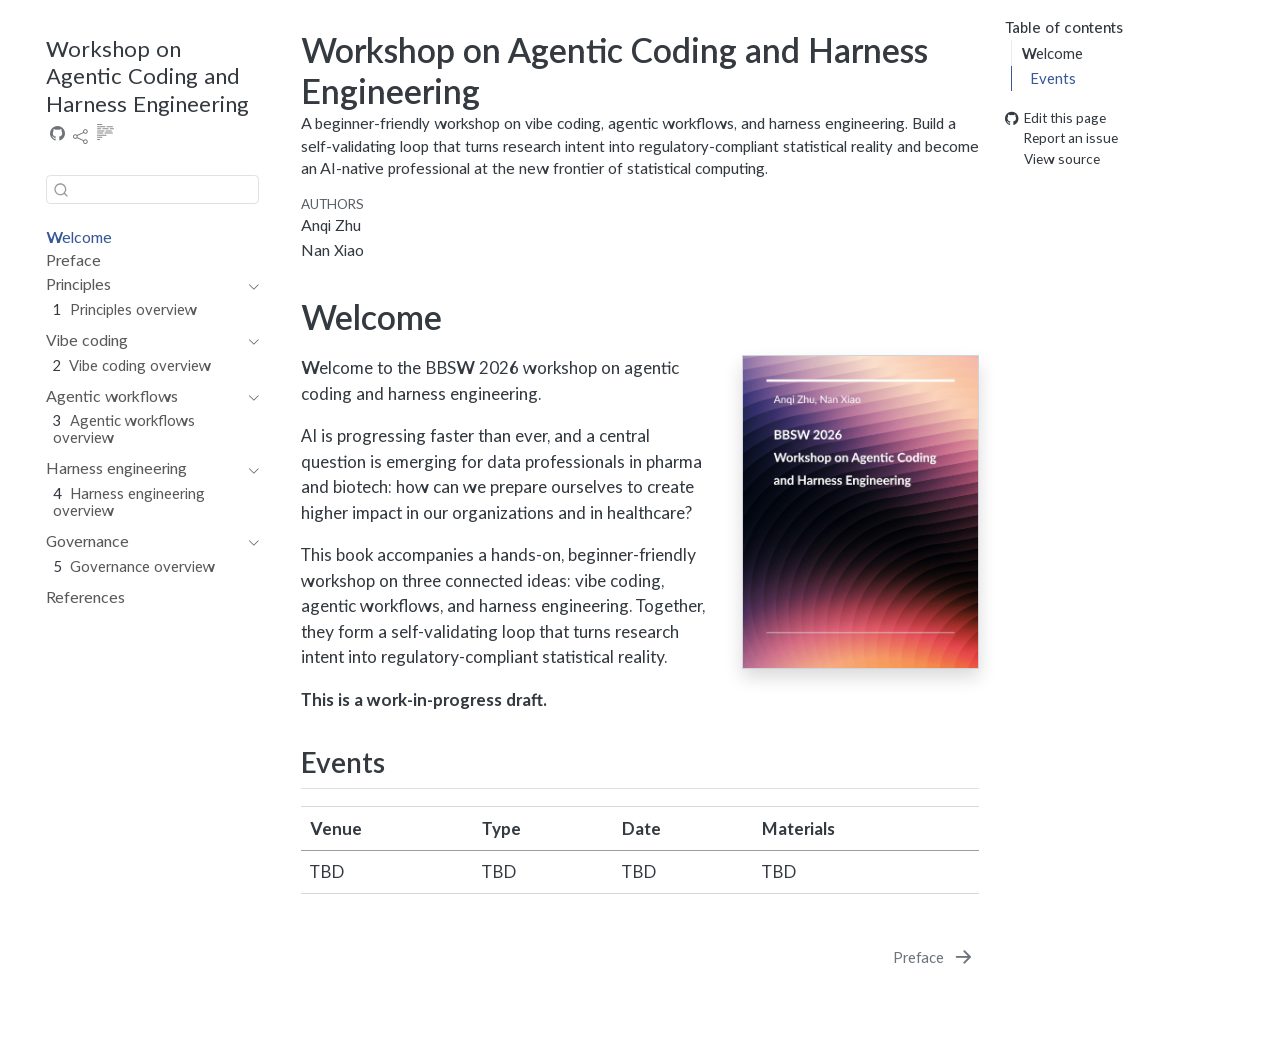
==== index.html @ 42aa20bf "Built site for gh-pages" ====
<!DOCTYPE html>
<html xmlns="http://www.w3.org/1999/xhtml" lang="en" xml:lang="en"><head>

<meta charset="utf-8">
<meta name="generator" content="quarto-1.9.37">

<meta name="viewport" content="width=device-width, initial-scale=1.0, user-scalable=yes">

<meta name="author" content="Anqi Zhu">
<meta name="author" content="Nan Xiao">
<meta name="description" content="A beginner-friendly workshop on vibe coding, agentic workflows, and harness engineering. Build a self-validating loop that turns research intent into regulatory-compliant statistical reality and become an AI-native professional at the new frontier of statistical computing.">

<title>Workshop on Agentic Coding and Harness Engineering</title>
<style>
/* Default styles provided by pandoc.
** See https://pandoc.org/MANUAL.html#variables-for-html for config info.
*/
code{white-space: pre-wrap;}
span.smallcaps{font-variant: small-caps;}
div.columns{display: flex; gap: min(4vw, 1.5em);}
div.column{flex: auto; overflow-x: auto;}
div.hanging-indent{margin-left: 1.5em; text-indent: -1.5em;}
ul.task-list{list-style: none;}
ul.task-list li input[type="checkbox"] {
  width: 0.8em;
  margin: 0 0.8em 0.2em -1em; /* quarto-specific, see https://github.com/quarto-dev/quarto-cli/issues/4556 */ 
  vertical-align: middle;
}
</style>


<script src="site_libs/quarto-nav/quarto-nav.js"></script>
<script src="site_libs/quarto-nav/headroom.min.js"></script>
<script src="site_libs/clipboard/clipboard.min.js"></script>
<script src="site_libs/quarto-search/autocomplete.umd.js"></script>
<script src="site_libs/quarto-search/fuse.min.js"></script>
<script src="site_libs/quarto-search/quarto-search.js"></script>
<meta name="quarto:offset" content="./">
<link href="./preface.html" rel="next">
<link href="./assets/favicon.png" rel="icon" type="image/png">
<script src="site_libs/quarto-html/quarto.js" type="module"></script>
<script src="site_libs/quarto-html/tabsets/tabsets.js" type="module"></script>
<script src="site_libs/quarto-html/popper.min.js"></script>
<script src="site_libs/quarto-html/tippy.umd.min.js"></script>
<script src="site_libs/quarto-html/anchor.min.js"></script>
<link href="site_libs/quarto-html/tippy.css" rel="stylesheet">
<link href="site_libs/quarto-html/quarto-syntax-highlighting-7f8f88aac4f3542376d5c11b86a4c14d.css" rel="stylesheet" id="quarto-text-highlighting-styles">
<script src="site_libs/bootstrap/bootstrap.min.js"></script>
<link href="site_libs/bootstrap/bootstrap-icons.css" rel="stylesheet">
<link href="site_libs/bootstrap/bootstrap-63c4f15bc9b3c66788c5775b13d27d2d.min.css" rel="stylesheet" append-hash="true" id="quarto-bootstrap" data-mode="light">
<script id="quarto-search-options" type="application/json">{
  "location": "sidebar",
  "copy-button": false,
  "collapse-after": 3,
  "panel-placement": "start",
  "type": "textbox",
  "limit": 50,
  "keyboard-shortcut": [
    "f",
    "/",
    "s"
  ],
  "show-item-context": false,
  "language": {
    "search-no-results-text": "No results",
    "search-matching-documents-text": "matching documents",
    "search-copy-link-title": "Copy link to search",
    "search-hide-matches-text": "Hide additional matches",
    "search-more-match-text": "more match in this document",
    "search-more-matches-text": "more matches in this document",
    "search-clear-button-title": "Clear",
    "search-text-placeholder": "",
    "search-detached-cancel-button-title": "Cancel",
    "search-submit-button-title": "Submit",
    "search-label": "Search"
  }
}</script>


<meta property="og:title" content="Workshop on Agentic Coding and Harness Engineering">
<meta property="og:description" content="A beginner-friendly workshop on vibe coding, agentic workflows, and harness engineering. Build a self-validating loop that turns research intent into regulatory-compliant statistical reality and become an AI-native professional at the new frontier of statistical computing.">
<meta property="og:image" content="https://bbsw-org.github.io/agent-coding-workshop/assets/preview.png">
<meta property="og:site_name" content="Workshop on Agentic Coding and Harness Engineering">
<meta property="og:image:height" content="640">
<meta property="og:image:width" content="1280">
<meta name="twitter:title" content="Workshop on Agentic Coding and Harness Engineering">
<meta name="twitter:description" content="A beginner-friendly workshop on vibe coding, agentic workflows, and harness engineering. Build a self-validating loop that turns research intent into regulatory-compliant statistical reality and become an AI-native professional at the new frontier of statistical computing.">
<meta name="twitter:image" content="https://bbsw-org.github.io/agent-coding-workshop/assets/preview.png">
<meta name="twitter:card" content="summary_large_image">
<meta name="twitter:image-height" content="640">
<meta name="twitter:image-width" content="1280">
</head>

<body class="nav-sidebar floating quarto-light">

<div id="quarto-search-results"></div>
  <header id="quarto-header" class="headroom fixed-top">
  <nav class="quarto-secondary-nav">
    <div class="container-fluid d-flex">
      <button type="button" class="quarto-btn-toggle btn" data-bs-toggle="collapse" role="button" data-bs-target=".quarto-sidebar-collapse-item" aria-controls="quarto-sidebar" aria-expanded="false" aria-label="Toggle sidebar navigation" onclick="if (window.quartoToggleHeadroom) { window.quartoToggleHeadroom(); }">
        <i class="bi bi-layout-text-sidebar-reverse"></i>
      </button>
        <nav class="quarto-page-breadcrumbs" aria-label="breadcrumb"><ol class="breadcrumb"><li class="breadcrumb-item"><a href="./index.html">Welcome</a></li></ol></nav>
        <a class="flex-grow-1" role="navigation" data-bs-toggle="collapse" data-bs-target=".quarto-sidebar-collapse-item" aria-controls="quarto-sidebar" aria-expanded="false" aria-label="Toggle sidebar navigation" onclick="if (window.quartoToggleHeadroom) { window.quartoToggleHeadroom(); }">      
        </a>
      <button type="button" class="btn quarto-search-button" aria-label="Search" onclick="window.quartoOpenSearch();">
        <i class="bi bi-search"></i>
      </button>
    </div>
  </nav>
</header>
<!-- content -->
<div id="quarto-content" class="quarto-container page-columns page-rows-contents page-layout-article">
<!-- sidebar -->
  <nav id="quarto-sidebar" class="sidebar collapse collapse-horizontal quarto-sidebar-collapse-item sidebar-navigation floating overflow-auto">
    <div class="pt-lg-2 mt-2 text-left sidebar-header">
    <div class="sidebar-title mb-0 py-0">
      <a href="./">Workshop on Agentic Coding and Harness Engineering</a> 
        <div class="sidebar-tools-main tools-wide">
    <a href="https://github.com/BBSW-org/agentic-coding-workshop" title="Source Code" class="quarto-navigation-tool px-1" aria-label="Source Code"><i class="bi bi-github"></i></a>
    <div class="dropdown">
      <a href="" title="Share" id="quarto-navigation-tool-dropdown-0" class="quarto-navigation-tool dropdown-toggle px-1" data-bs-toggle="dropdown" aria-expanded="false" role="link" aria-label="Share"><i class="bi bi-share"></i></a>
      <ul class="dropdown-menu" aria-labelledby="quarto-navigation-tool-dropdown-0">
          <li>
            <a class="dropdown-item sidebar-tools-main-item" href="https://twitter.com/intent/tweet?url=|url|">
              <i class="bi bi-twitter pe-1"></i>
            Twitter
            </a>
          </li>
          <li>
            <a class="dropdown-item sidebar-tools-main-item" href="https://www.linkedin.com/sharing/share-offsite/?url=|url|">
              <i class="bi bi-linkedin pe-1"></i>
            LinkedIn
            </a>
          </li>
      </ul>
    </div>
  <a href="" class="quarto-reader-toggle quarto-navigation-tool px-1" onclick="window.quartoToggleReader(); return false;" title="Toggle reader mode">
  <div class="quarto-reader-toggle-btn">
  <i class="bi"></i>
  </div>
</a>
</div>
    </div>
      </div>
        <div class="mt-2 flex-shrink-0 align-items-center">
        <div class="sidebar-search">
        <div id="quarto-search" class="" title="Search"></div>
        </div>
        </div>
    <div class="sidebar-menu-container"> 
    <ul class="list-unstyled mt-1">
        <li class="sidebar-item">
  <div class="sidebar-item-container"> 
  <a href="./index.html" class="sidebar-item-text sidebar-link active">
 <span class="menu-text">Welcome</span></a>
  </div>
</li>
        <li class="sidebar-item">
  <div class="sidebar-item-container"> 
  <a href="./preface.html" class="sidebar-item-text sidebar-link">
 <span class="menu-text">Preface</span></a>
  </div>
</li>
        <li class="sidebar-item sidebar-item-section">
      <div class="sidebar-item-container"> 
            <a class="sidebar-item-text sidebar-link text-start" data-bs-toggle="collapse" data-bs-target="#quarto-sidebar-section-1" role="navigation" aria-expanded="true">
 <span class="menu-text">Principles</span></a>
          <a class="sidebar-item-toggle text-start" data-bs-toggle="collapse" data-bs-target="#quarto-sidebar-section-1" role="navigation" aria-expanded="true" aria-label="Toggle section">
            <i class="bi bi-chevron-right ms-2"></i>
          </a> 
      </div>
      <ul id="quarto-sidebar-section-1" class="collapse list-unstyled sidebar-section depth1 show">  
          <li class="sidebar-item">
  <div class="sidebar-item-container"> 
  <a href="./principle-overview.html" class="sidebar-item-text sidebar-link">
 <span class="menu-text"><span class="chapter-number">1</span>&nbsp; <span class="chapter-title">Principles overview</span></span></a>
  </div>
</li>
      </ul>
  </li>
        <li class="sidebar-item sidebar-item-section">
      <div class="sidebar-item-container"> 
            <a class="sidebar-item-text sidebar-link text-start" data-bs-toggle="collapse" data-bs-target="#quarto-sidebar-section-2" role="navigation" aria-expanded="true">
 <span class="menu-text">Vibe coding</span></a>
          <a class="sidebar-item-toggle text-start" data-bs-toggle="collapse" data-bs-target="#quarto-sidebar-section-2" role="navigation" aria-expanded="true" aria-label="Toggle section">
            <i class="bi bi-chevron-right ms-2"></i>
          </a> 
      </div>
      <ul id="quarto-sidebar-section-2" class="collapse list-unstyled sidebar-section depth1 show">  
          <li class="sidebar-item">
  <div class="sidebar-item-container"> 
  <a href="./vibe-coding-overview.html" class="sidebar-item-text sidebar-link">
 <span class="menu-text"><span class="chapter-number">2</span>&nbsp; <span class="chapter-title">Vibe coding overview</span></span></a>
  </div>
</li>
      </ul>
  </li>
        <li class="sidebar-item sidebar-item-section">
      <div class="sidebar-item-container"> 
            <a class="sidebar-item-text sidebar-link text-start" data-bs-toggle="collapse" data-bs-target="#quarto-sidebar-section-3" role="navigation" aria-expanded="true">
 <span class="menu-text">Agentic workflows</span></a>
          <a class="sidebar-item-toggle text-start" data-bs-toggle="collapse" data-bs-target="#quarto-sidebar-section-3" role="navigation" aria-expanded="true" aria-label="Toggle section">
            <i class="bi bi-chevron-right ms-2"></i>
          </a> 
      </div>
      <ul id="quarto-sidebar-section-3" class="collapse list-unstyled sidebar-section depth1 show">  
          <li class="sidebar-item">
  <div class="sidebar-item-container"> 
  <a href="./agentic-workflow-overview.html" class="sidebar-item-text sidebar-link">
 <span class="menu-text"><span class="chapter-number">3</span>&nbsp; <span class="chapter-title">Agentic workflows overview</span></span></a>
  </div>
</li>
      </ul>
  </li>
        <li class="sidebar-item sidebar-item-section">
      <div class="sidebar-item-container"> 
            <a class="sidebar-item-text sidebar-link text-start" data-bs-toggle="collapse" data-bs-target="#quarto-sidebar-section-4" role="navigation" aria-expanded="true">
 <span class="menu-text">Harness engineering</span></a>
          <a class="sidebar-item-toggle text-start" data-bs-toggle="collapse" data-bs-target="#quarto-sidebar-section-4" role="navigation" aria-expanded="true" aria-label="Toggle section">
            <i class="bi bi-chevron-right ms-2"></i>
          </a> 
      </div>
      <ul id="quarto-sidebar-section-4" class="collapse list-unstyled sidebar-section depth1 show">  
          <li class="sidebar-item">
  <div class="sidebar-item-container"> 
  <a href="./harness-engineering-overview.html" class="sidebar-item-text sidebar-link">
 <span class="menu-text"><span class="chapter-number">4</span>&nbsp; <span class="chapter-title">Harness engineering overview</span></span></a>
  </div>
</li>
      </ul>
  </li>
        <li class="sidebar-item sidebar-item-section">
      <div class="sidebar-item-container"> 
            <a class="sidebar-item-text sidebar-link text-start" data-bs-toggle="collapse" data-bs-target="#quarto-sidebar-section-5" role="navigation" aria-expanded="true">
 <span class="menu-text">Governance</span></a>
          <a class="sidebar-item-toggle text-start" data-bs-toggle="collapse" data-bs-target="#quarto-sidebar-section-5" role="navigation" aria-expanded="true" aria-label="Toggle section">
            <i class="bi bi-chevron-right ms-2"></i>
          </a> 
      </div>
      <ul id="quarto-sidebar-section-5" class="collapse list-unstyled sidebar-section depth1 show">  
          <li class="sidebar-item">
  <div class="sidebar-item-container"> 
  <a href="./governance-overview.html" class="sidebar-item-text sidebar-link">
 <span class="menu-text"><span class="chapter-number">5</span>&nbsp; <span class="chapter-title">Governance overview</span></span></a>
  </div>
</li>
      </ul>
  </li>
        <li class="sidebar-item">
  <div class="sidebar-item-container"> 
  <a href="./references.html" class="sidebar-item-text sidebar-link">
 <span class="menu-text">References</span></a>
  </div>
</li>
    </ul>
    </div>
</nav>
<div id="quarto-sidebar-glass" class="quarto-sidebar-collapse-item" data-bs-toggle="collapse" data-bs-target=".quarto-sidebar-collapse-item"></div>
<!-- margin-sidebar -->
    <div id="quarto-margin-sidebar" class="sidebar margin-sidebar">
        <nav id="TOC" role="doc-toc" class="toc-active">
    <h2 id="toc-title">Table of contents</h2>
   
  <ul>
  <li><a href="#welcome" id="toc-welcome" class="nav-link active" data-scroll-target="#welcome">Welcome</a>
  <ul class="collapse">
  <li><a href="#events" id="toc-events" class="nav-link" data-scroll-target="#events">Events</a></li>
  </ul></li>
  </ul>
<div class="toc-actions"><ul><li><a href="https://github.com/BBSW-org/agentic-coding-workshop/edit/main/index.qmd" class="toc-action"><i class="bi bi-github"></i>Edit this page</a></li><li><a href="https://github.com/BBSW-org/agentic-coding-workshop/issues/new" class="toc-action"><i class="bi empty"></i>Report an issue</a></li><li><a href="https://github.com/BBSW-org/agentic-coding-workshop/blob/main/index.qmd" class="toc-action"><i class="bi empty"></i>View source</a></li></ul></div></nav>
    </div>
<!-- main -->
<main class="content" id="quarto-document-content">

<header id="title-block-header" class="quarto-title-block default">
<div class="quarto-title">
<h1 class="title">Workshop on Agentic Coding and Harness Engineering</h1>
</div>

<div>
  <div class="description">
    <p>A beginner-friendly workshop on vibe coding, agentic workflows, and harness engineering. Build a self-validating loop that turns research intent into regulatory-compliant statistical reality and become an AI-native professional at the new frontier of statistical computing.</p>
  </div>
</div>


<div class="quarto-title-meta">

    <div>
    <div class="quarto-title-meta-heading">Authors</div>
    <div class="quarto-title-meta-contents">
             <p>Anqi Zhu </p>
             <p>Nan Xiao </p>
          </div>
  </div>
    
  
    
  </div>
  


</header>



<section id="welcome" class="level1 unnumbered">
<h1 class="unnumbered">Welcome</h1><p><img src="assets/cover.jpg" title="Workshop on Agentic Coding and Harness Engineering" class="quarto-cover-image nolightbox img-fluid"></p>
<p>Welcome to the BBSW 2026 workshop on agentic coding and harness engineering.</p>
<p>AI is progressing faster than ever, and a central question is emerging for data professionals in pharma and biotech: how can we prepare ourselves to create higher impact in our organizations and in healthcare?</p>
<p>This book accompanies a hands-on, beginner-friendly workshop on three connected ideas: vibe coding, agentic workflows, and harness engineering. Together, they form a self-validating loop that turns research intent into regulatory-compliant statistical reality.</p>
<p><strong>This is a work-in-progress draft.</strong></p>
<section id="events" class="level2 unnumbered">
<h2 class="unnumbered anchored" data-anchor-id="events">Events</h2>
<table class="caption-top table">
<thead>
<tr class="header">
<th>Venue</th>
<th>Type</th>
<th>Date</th>
<th>Materials</th>
</tr>
</thead>
<tbody>
<tr class="odd">
<td>TBD</td>
<td>TBD</td>
<td>TBD</td>
<td>TBD</td>
</tr>
</tbody>
</table>


</section>
</section>

</main> <!-- /main -->
<script id="quarto-html-after-body" type="application/javascript">
  window.document.addEventListener("DOMContentLoaded", function (event) {
    const icon = "";
    const anchorJS = new window.AnchorJS();
    anchorJS.options = {
      placement: 'right',
      icon: icon
    };
    anchorJS.add('.anchored');
    const isCodeAnnotation = (el) => {
      for (const clz of el.classList) {
        if (clz.startsWith('code-annotation-')) {                     
          return true;
        }
      }
      return false;
    }
    const onCopySuccess = function(e) {
      // button target
      const button = e.trigger;
      // don't keep focus
      button.blur();
      // flash "checked"
      button.classList.add('code-copy-button-checked');
      var currentTitle = button.getAttribute("title");
      button.setAttribute("title", "Copied!");
      let tooltip;
      if (window.bootstrap) {
        button.setAttribute("data-bs-toggle", "tooltip");
        button.setAttribute("data-bs-placement", "left");
        button.setAttribute("data-bs-title", "Copied!");
        tooltip = new bootstrap.Tooltip(button, 
          { trigger: "manual", 
            customClass: "code-copy-button-tooltip",
            offset: [0, -8]});
        tooltip.show();    
      }
      setTimeout(function() {
        if (tooltip) {
          tooltip.hide();
          button.removeAttribute("data-bs-title");
          button.removeAttribute("data-bs-toggle");
          button.removeAttribute("data-bs-placement");
        }
        button.setAttribute("title", currentTitle);
        button.classList.remove('code-copy-button-checked');
      }, 1000);
      // clear code selection
      e.clearSelection();
    }
    const getTextToCopy = function(trigger) {
      const outerScaffold = trigger.parentElement.cloneNode(true);
      const codeEl = outerScaffold.querySelector('code');
      for (const childEl of codeEl.children) {
        if (isCodeAnnotation(childEl)) {
          childEl.remove();
        }
      }
      return codeEl.innerText;
    }
    const clipboard = new window.ClipboardJS('.code-copy-button:not([data-in-quarto-modal])', {
      text: getTextToCopy
    });
    clipboard.on('success', onCopySuccess);
    if (window.document.getElementById('quarto-embedded-source-code-modal')) {
      const clipboardModal = new window.ClipboardJS('.code-copy-button[data-in-quarto-modal]', {
        text: getTextToCopy,
        container: window.document.getElementById('quarto-embedded-source-code-modal')
      });
      clipboardModal.on('success', onCopySuccess);
    }
      var localhostRegex = new RegExp(/^(?:http|https):\/\/localhost\:?[0-9]*\//);
      var mailtoRegex = new RegExp(/^mailto:/);
        var filterRegex = new RegExp("https:\/\/bbsw-org\.github\.io\/agent-coding-workshop\/");
      var isInternal = (href) => {
          return filterRegex.test(href) || localhostRegex.test(href) || mailtoRegex.test(href);
      }
      // Inspect non-navigation links and adorn them if external
     var links = window.document.querySelectorAll('a[href]:not(.nav-link):not(.navbar-brand):not(.toc-action):not(.sidebar-link):not(.sidebar-item-toggle):not(.pagination-link):not(.no-external):not([aria-hidden]):not(.dropdown-item):not(.quarto-navigation-tool):not(.about-link)');
      for (var i=0; i<links.length; i++) {
        const link = links[i];
        if (!isInternal(link.href)) {
          // undo the damage that might have been done by quarto-nav.js in the case of
          // links that we want to consider external
          if (link.dataset.originalHref !== undefined) {
            link.href = link.dataset.originalHref;
          }
        }
      }
    function tippyHover(el, contentFn, onTriggerFn, onUntriggerFn) {
      const config = {
        allowHTML: true,
        maxWidth: 500,
        delay: 100,
        arrow: false,
        appendTo: function(el) {
            return el.parentElement;
        },
        interactive: true,
        interactiveBorder: 10,
        theme: 'quarto',
        placement: 'bottom-start',
      };
      if (contentFn) {
        config.content = contentFn;
      }
      if (onTriggerFn) {
        config.onTrigger = onTriggerFn;
      }
      if (onUntriggerFn) {
        config.onUntrigger = onUntriggerFn;
      }
      window.tippy(el, config); 
    }
    const noterefs = window.document.querySelectorAll('a[role="doc-noteref"]');
    for (var i=0; i<noterefs.length; i++) {
      const ref = noterefs[i];
      tippyHover(ref, function() {
        // use id or data attribute instead here
        let href = ref.getAttribute('data-footnote-href') || ref.getAttribute('href');
        try { href = new URL(href).hash; } catch {}
        const id = href.replace(/^#\/?/, "");
        const note = window.document.getElementById(id);
        if (note) {
          return note.innerHTML;
        } else {
          return "";
        }
      });
    }
    const xrefs = window.document.querySelectorAll('a.quarto-xref');
    const processXRef = (id, note) => {
      // Strip column container classes
      const stripColumnClz = (el) => {
        el.classList.remove("page-full", "page-columns");
        if (el.children) {
          for (const child of el.children) {
            stripColumnClz(child);
          }
        }
      }
      stripColumnClz(note)
      if (id === null || id.startsWith('sec-')) {
        // Special case sections, only their first couple elements
        const container = document.createElement("div");
        if (note.children && note.children.length > 2) {
          container.appendChild(note.children[0].cloneNode(true));
          for (let i = 1; i < note.children.length; i++) {
            const child = note.children[i];
            if (child.tagName === "P" && child.innerText === "") {
              continue;
            } else {
              container.appendChild(child.cloneNode(true));
              break;
            }
          }
          if (window.Quarto?.typesetMath) {
            window.Quarto.typesetMath(container);
          }
          return container.innerHTML
        } else {
          if (window.Quarto?.typesetMath) {
            window.Quarto.typesetMath(note);
          }
          return note.innerHTML;
        }
      } else {
        // Remove any anchor links if they are present
        const anchorLink = note.querySelector('a.anchorjs-link');
        if (anchorLink) {
          anchorLink.remove();
        }
        if (window.Quarto?.typesetMath) {
          window.Quarto.typesetMath(note);
        }
        if (note.classList.contains("callout")) {
          return note.outerHTML;
        } else {
          return note.innerHTML;
        }
      }
    }
    for (var i=0; i<xrefs.length; i++) {
      const xref = xrefs[i];
      tippyHover(xref, undefined, function(instance) {
        instance.disable();
        let url = xref.getAttribute('href');
        let hash = undefined; 
        if (url.startsWith('#')) {
          hash = url;
        } else {
          try { hash = new URL(url).hash; } catch {}
        }
        if (hash) {
          const id = hash.replace(/^#\/?/, "");
          const note = window.document.getElementById(id);
          if (note !== null) {
            try {
              const html = processXRef(id, note.cloneNode(true));
              instance.setContent(html);
            } finally {
              instance.enable();
              instance.show();
            }
          } else {
            // See if we can fetch this
            fetch(url.split('#')[0])
            .then(res => res.text())
            .then(html => {
              const parser = new DOMParser();
              const htmlDoc = parser.parseFromString(html, "text/html");
              const note = htmlDoc.getElementById(id);
              if (note !== null) {
                const html = processXRef(id, note);
                instance.setContent(html);
              } 
            }).finally(() => {
              instance.enable();
              instance.show();
            });
          }
        } else {
          // See if we can fetch a full url (with no hash to target)
          // This is a special case and we should probably do some content thinning / targeting
          fetch(url)
          .then(res => res.text())
          .then(html => {
            const parser = new DOMParser();
            const htmlDoc = parser.parseFromString(html, "text/html");
            const note = htmlDoc.querySelector('main.content');
            if (note !== null) {
              // This should only happen for chapter cross references
              // (since there is no id in the URL)
              // remove the first header
              if (note.children.length > 0 && note.children[0].tagName === "HEADER") {
                note.children[0].remove();
              }
              const html = processXRef(null, note);
              instance.setContent(html);
            } 
          }).finally(() => {
            instance.enable();
            instance.show();
          });
        }
      }, function(instance) {
      });
    }
        let selectedAnnoteEl;
        const selectorForAnnotation = ( cell, annotation) => {
          let cellAttr = 'data-code-cell="' + cell + '"';
          let lineAttr = 'data-code-annotation="' +  annotation + '"';
          const selector = 'span[' + cellAttr + '][' + lineAttr + ']';
          return selector;
        }
        const selectCodeLines = (annoteEl) => {
          const doc = window.document;
          const targetCell = annoteEl.getAttribute("data-target-cell");
          const targetAnnotation = annoteEl.getAttribute("data-target-annotation");
          const annoteSpan = window.document.querySelector(selectorForAnnotation(targetCell, targetAnnotation));
          const lines = annoteSpan.getAttribute("data-code-lines").split(",");
          const lineIds = lines.map((line) => {
            return targetCell + "-" + line;
          })
          let top = null;
          let height = null;
          let parent = null;
          if (lineIds.length > 0) {
              //compute the position of the single el (top and bottom and make a div)
              const el = window.document.getElementById(lineIds[0]);
              top = el.offsetTop;
              height = el.offsetHeight;
              parent = el.parentElement.parentElement;
            if (lineIds.length > 1) {
              const lastEl = window.document.getElementById(lineIds[lineIds.length - 1]);
              const bottom = lastEl.offsetTop + lastEl.offsetHeight;
              height = bottom - top;
            }
            if (top !== null && height !== null && parent !== null) {
              // cook up a div (if necessary) and position it 
              let div = window.document.getElementById("code-annotation-line-highlight");
              if (div === null) {
                div = window.document.createElement("div");
                div.setAttribute("id", "code-annotation-line-highlight");
                div.style.position = 'absolute';
                parent.appendChild(div);
              }
              div.style.top = top - 2 + "px";
              div.style.height = height + 4 + "px";
              div.style.left = 0;
              let gutterDiv = window.document.getElementById("code-annotation-line-highlight-gutter");
              if (gutterDiv === null) {
                gutterDiv = window.document.createElement("div");
                gutterDiv.setAttribute("id", "code-annotation-line-highlight-gutter");
                gutterDiv.style.position = 'absolute';
                const codeCell = window.document.getElementById(targetCell);
                const gutter = codeCell.querySelector('.code-annotation-gutter');
                gutter.appendChild(gutterDiv);
              }
              gutterDiv.style.top = top - 2 + "px";
              gutterDiv.style.height = height + 4 + "px";
            }
            selectedAnnoteEl = annoteEl;
          }
        };
        const unselectCodeLines = () => {
          const elementsIds = ["code-annotation-line-highlight", "code-annotation-line-highlight-gutter"];
          elementsIds.forEach((elId) => {
            const div = window.document.getElementById(elId);
            if (div) {
              div.remove();
            }
          });
          selectedAnnoteEl = undefined;
        };
          // Handle positioning of the toggle
      window.addEventListener(
        "resize",
        throttle(() => {
          elRect = undefined;
          if (selectedAnnoteEl) {
            selectCodeLines(selectedAnnoteEl);
          }
        }, 10)
      );
      function throttle(fn, ms) {
      let throttle = false;
      let timer;
        return (...args) => {
          if(!throttle) { // first call gets through
              fn.apply(this, args);
              throttle = true;
          } else { // all the others get throttled
              if(timer) clearTimeout(timer); // cancel #2
              timer = setTimeout(() => {
                fn.apply(this, args);
                timer = throttle = false;
              }, ms);
          }
        };
      }
        // Attach click handler to the DT
        const annoteDls = window.document.querySelectorAll('dt[data-target-cell]');
        for (const annoteDlNode of annoteDls) {
          annoteDlNode.addEventListener('click', (event) => {
            const clickedEl = event.target;
            if (clickedEl !== selectedAnnoteEl) {
              unselectCodeLines();
              const activeEl = window.document.querySelector('dt[data-target-cell].code-annotation-active');
              if (activeEl) {
                activeEl.classList.remove('code-annotation-active');
              }
              selectCodeLines(clickedEl);
              clickedEl.classList.add('code-annotation-active');
            } else {
              // Unselect the line
              unselectCodeLines();
              clickedEl.classList.remove('code-annotation-active');
            }
          });
        }
    const findCites = (el) => {
      const parentEl = el.parentElement;
      if (parentEl) {
        const cites = parentEl.dataset.cites;
        if (cites) {
          return {
            el,
            cites: cites.split(' ')
          };
        } else {
          return findCites(el.parentElement)
        }
      } else {
        return undefined;
      }
    };
    var bibliorefs = window.document.querySelectorAll('a[role="doc-biblioref"]');
    for (var i=0; i<bibliorefs.length; i++) {
      const ref = bibliorefs[i];
      const citeInfo = findCites(ref);
      if (citeInfo) {
        tippyHover(citeInfo.el, function() {
          var popup = window.document.createElement('div');
          citeInfo.cites.forEach(function(cite) {
            var citeDiv = window.document.createElement('div');
            citeDiv.classList.add('hanging-indent');
            citeDiv.classList.add('csl-entry');
            var biblioDiv = window.document.getElementById('ref-' + cite);
            if (biblioDiv) {
              citeDiv.innerHTML = biblioDiv.innerHTML;
            }
            popup.appendChild(citeDiv);
          });
          return popup.innerHTML;
        });
      }
    }
  });
  </script>
<nav class="page-navigation">
  <div class="nav-page nav-page-previous">
  </div>
  <div class="nav-page nav-page-next">
      <a href="./preface.html" class="pagination-link" aria-label="Preface">
        <span class="nav-page-text">Preface</span> <i class="bi bi-arrow-right-short"></i>
      </a>
  </div>
</nav>
</div> <!-- /content -->




<footer class="footer"><div class="nav-footer"><div class="nav-footer-center"><div class="toc-actions d-sm-block d-md-none"><ul><li><a href="https://github.com/BBSW-org/agentic-coding-workshop/edit/main/index.qmd" class="toc-action"><i class="bi bi-github"></i>Edit this page</a></li><li><a href="https://github.com/BBSW-org/agentic-coding-workshop/issues/new" class="toc-action"><i class="bi empty"></i>Report an issue</a></li><li><a href="https://github.com/BBSW-org/agentic-coding-workshop/blob/main/index.qmd" class="toc-action"><i class="bi empty"></i>View source</a></li></ul></div></div></div></footer></body></html>
---- site_libs/quarto-html/tippy.css ----
.tippy-box[data-animation=fade][data-state=hidden]{opacity:0}[data-tippy-root]{max-width:calc(100vw - 10px)}.tippy-box{position:relative;background-color:#333;color:#fff;border-radius:4px;font-size:14px;line-height:1.4;white-space:normal;outline:0;transition-property:transform,visibility,opacity}.tippy-box[data-placement^=top]>.tippy-arrow{bottom:0}.tippy-box[data-placement^=top]>.tippy-arrow:before{bottom:-7px;left:0;border-width:8px 8px 0;border-top-color:initial;transform-origin:center top}.tippy-box[data-placement^=bottom]>.tippy-arrow{top:0}.tippy-box[data-placement^=bottom]>.tippy-arrow:before{top:-7px;left:0;border-width:0 8px 8px;border-bottom-color:initial;transform-origin:center bottom}.tippy-box[data-placement^=left]>.tippy-arrow{right:0}.tippy-box[data-placement^=left]>.tippy-arrow:before{border-width:8px 0 8px 8px;border-left-color:initial;right:-7px;transform-origin:center left}.tippy-box[data-placement^=right]>.tippy-arrow{left:0}.tippy-box[data-placement^=right]>.tippy-arrow:before{left:-7px;border-width:8px 8px 8px 0;border-right-color:initial;transform-origin:center right}.tippy-box[data-inertia][data-state=visible]{transition-timing-function:cubic-bezier(.54,1.5,.38,1.11)}.tippy-arrow{width:16px;height:16px;color:#333}.tippy-arrow:before{content:"";position:absolute;border-color:transparent;border-style:solid}.tippy-content{position:relative;padding:5px 9px;z-index:1}
---- site_libs/quarto-html/quarto-syntax-highlighting-7f8f88aac4f3542376d5c11b86a4c14d.css ----
/* quarto syntax highlight colors */
:root {
  --quarto-hl-ot-color: #003B4F;
  --quarto-hl-at-color: #657422;
  --quarto-hl-ss-color: #20794D;
  --quarto-hl-an-color: #5E5E5E;
  --quarto-hl-fu-color: #4758AB;
  --quarto-hl-st-color: #20794D;
  --quarto-hl-cf-color: #003B4F;
  --quarto-hl-op-color: #5E5E5E;
  --quarto-hl-er-color: #AD0000;
  --quarto-hl-bn-color: #AD0000;
  --quarto-hl-al-color: #AD0000;
  --quarto-hl-va-color: #111111;
  --quarto-hl-bu-color: inherit;
  --quarto-hl-ex-color: inherit;
  --quarto-hl-pp-color: #AD0000;
  --quarto-hl-in-color: #5E5E5E;
  --quarto-hl-vs-color: #20794D;
  --quarto-hl-wa-color: #5E5E5E;
  --quarto-hl-do-color: #5E5E5E;
  --quarto-hl-im-color: #00769E;
  --quarto-hl-ch-color: #20794D;
  --quarto-hl-dt-color: #AD0000;
  --quarto-hl-fl-color: #AD0000;
  --quarto-hl-co-color: #5E5E5E;
  --quarto-hl-cv-color: #5E5E5E;
  --quarto-hl-cn-color: #8f5902;
  --quarto-hl-sc-color: #5E5E5E;
  --quarto-hl-dv-color: #AD0000;
  --quarto-hl-kw-color: #003B4F;
}

/* other quarto variables */
:root {
  --quarto-font-monospace: SFMono-Regular, Menlo, Monaco, Consolas, "Liberation Mono", "Courier New", monospace;
}

/* syntax highlight based on Pandoc's rules */
pre > code.sourceCode > span {
  color: #003B4F;
}

code.sourceCode > span {
  color: #003B4F;
}

div.sourceCode,
div.sourceCode pre.sourceCode {
  color: #003B4F;
}

/* Normal */
code span {
  color: #003B4F;
}

/* Alert */
code span.al {
  color: #AD0000;
  font-style: inherit;
}

/* Annotation */
code span.an {
  color: #5E5E5E;
  font-style: inherit;
}

/* Attribute */
code span.at {
  color: #657422;
  font-style: inherit;
}

/* BaseN */
code span.bn {
  color: #AD0000;
  font-style: inherit;
}

/* BuiltIn */
code span.bu {
  font-style: inherit;
}

/* ControlFlow */
code span.cf {
  color: #003B4F;
  font-weight: bold;
  font-style: inherit;
}

/* Char */
code span.ch {
  color: #20794D;
  font-style: inherit;
}

/* Constant */
code span.cn {
  color: #8f5902;
  font-style: inherit;
}

/* Comment */
code span.co {
  color: #5E5E5E;
  font-style: inherit;
}

/* CommentVar */
code span.cv {
  color: #5E5E5E;
  font-style: italic;
}

/* Documentation */
code span.do {
  color: #5E5E5E;
  font-style: italic;
}

/* DataType */
code span.dt {
  color: #AD0000;
  font-style: inherit;
}

/* DecVal */
code span.dv {
  color: #AD0000;
  font-style: inherit;
}

/* Error */
code span.er {
  color: #AD0000;
  font-style: inherit;
}

/* Extension */
code span.ex {
  font-style: inherit;
}

/* Float */
code span.fl {
  color: #AD0000;
  font-style: inherit;
}

/* Function */
code span.fu {
  color: #4758AB;
  font-style: inherit;
}

/* Import */
code span.im {
  color: #00769E;
  font-style: inherit;
}

/* Information */
code span.in {
  color: #5E5E5E;
  font-style: inherit;
}

/* Keyword */
code span.kw {
  color: #003B4F;
  font-weight: bold;
  font-style: inherit;
}

/* Operator */
code span.op {
  color: #5E5E5E;
  font-style: inherit;
}

/* Other */
code span.ot {
  color: #003B4F;
  font-style: inherit;
}

/* Preprocessor */
code span.pp {
  color: #AD0000;
  font-style: inherit;
}

/* SpecialChar */
code span.sc {
  color: #5E5E5E;
  font-style: inherit;
}

/* SpecialString */
code span.ss {
  color: #20794D;
  font-style: inherit;
}

/* String */
code span.st {
  color: #20794D;
  font-style: inherit;
}

/* Variable */
code span.va {
  color: #111111;
  font-style: inherit;
}

/* VerbatimString */
code span.vs {
  color: #20794D;
  font-style: inherit;
}

/* Warning */
code span.wa {
  color: #5E5E5E;
  font-style: italic;
}

.prevent-inlining {
  content: "</";
}

/*# sourceMappingURL=789ad8cd35626ba772517505b42a116e.css.map */
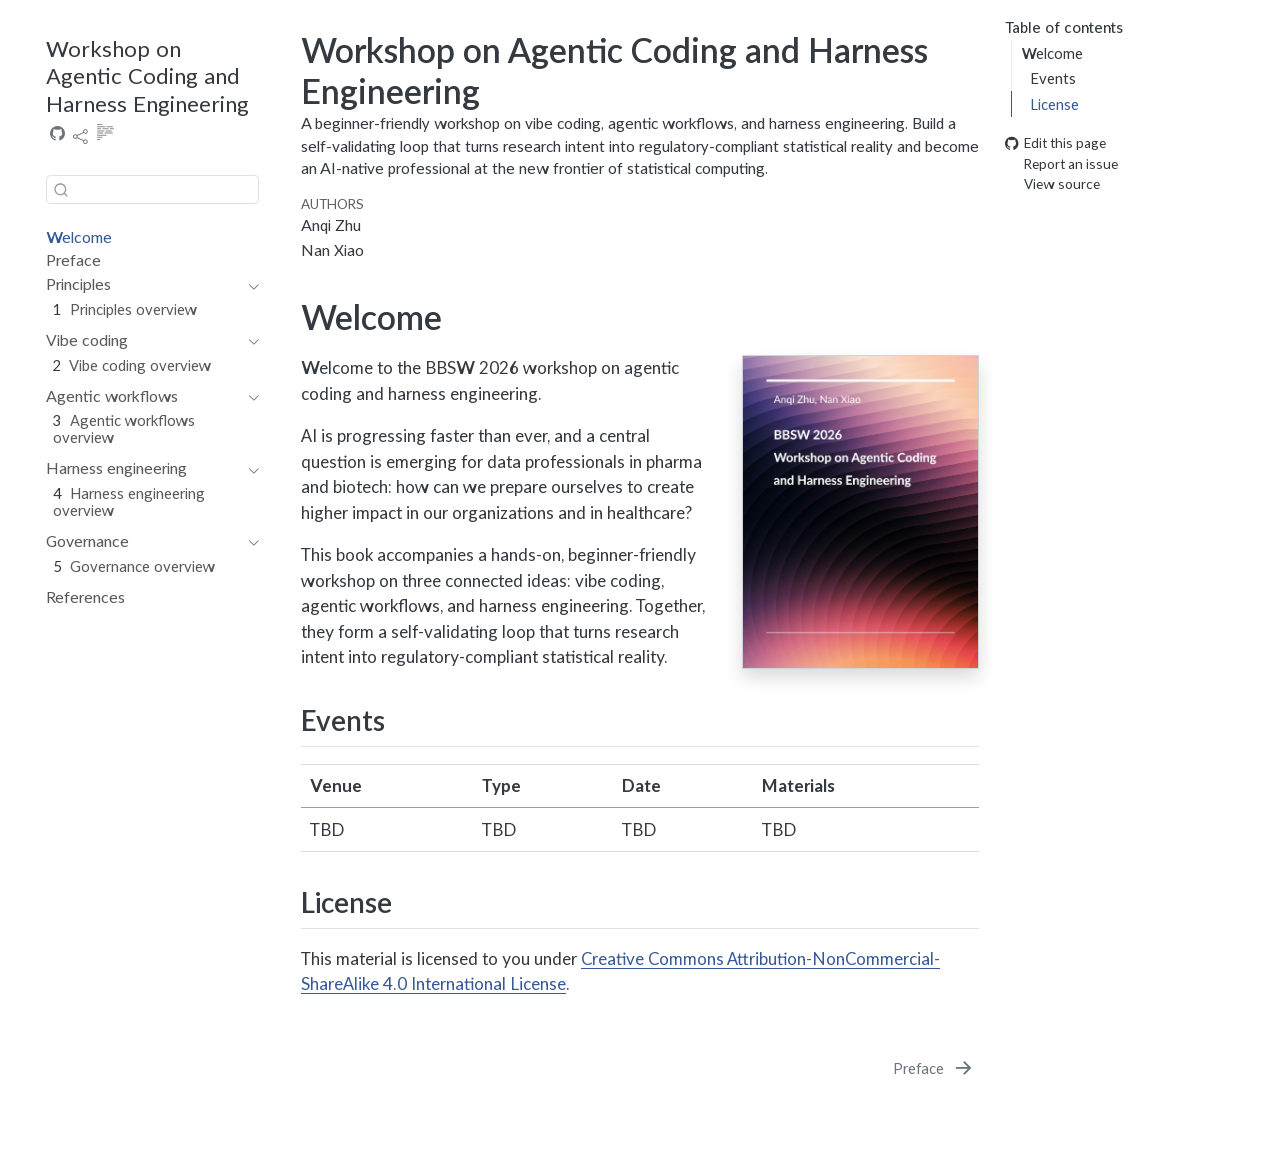
==== commit 8478d4f0: "Built site for gh-pages" ====
--- a/index.html
+++ b/index.html
@@ -47,7 +47,7 @@
 <link href="site_libs/quarto-html/quarto-syntax-highlighting-7f8f88aac4f3542376d5c11b86a4c14d.css" rel="stylesheet" id="quarto-text-highlighting-styles">
 <script src="site_libs/bootstrap/bootstrap.min.js"></script>
 <link href="site_libs/bootstrap/bootstrap-icons.css" rel="stylesheet">
-<link href="site_libs/bootstrap/bootstrap-63c4f15bc9b3c66788c5775b13d27d2d.min.css" rel="stylesheet" append-hash="true" id="quarto-bootstrap" data-mode="light">
+<link href="site_libs/bootstrap/bootstrap-5ddf9281714bfb8672114e9c17683033.min.css" rel="stylesheet" append-hash="true" id="quarto-bootstrap" data-mode="light">
 <script id="quarto-search-options" type="application/json">{
   "location": "sidebar",
   "copy-button": false,
@@ -266,6 +266,7 @@
   <li><a href="#welcome" id="toc-welcome" class="nav-link active" data-scroll-target="#welcome">Welcome</a>
   <ul class="collapse">
   <li><a href="#events" id="toc-events" class="nav-link" data-scroll-target="#events">Events</a></li>
+  <li><a href="#license" id="toc-license" class="nav-link" data-scroll-target="#license">License</a></li>
   </ul></li>
   </ul>
 <div class="toc-actions"><ul><li><a href="https://github.com/BBSW-org/agentic-coding-workshop/edit/main/index.qmd" class="toc-action"><i class="bi bi-github"></i>Edit this page</a></li><li><a href="https://github.com/BBSW-org/agentic-coding-workshop/issues/new" class="toc-action"><i class="bi empty"></i>Report an issue</a></li><li><a href="https://github.com/BBSW-org/agentic-coding-workshop/blob/main/index.qmd" class="toc-action"><i class="bi empty"></i>View source</a></li></ul></div></nav>
@@ -310,7 +311,6 @@
 <p>Welcome to the BBSW 2026 workshop on agentic coding and harness engineering.</p>
 <p>AI is progressing faster than ever, and a central question is emerging for data professionals in pharma and biotech: how can we prepare ourselves to create higher impact in our organizations and in healthcare?</p>
 <p>This book accompanies a hands-on, beginner-friendly workshop on three connected ideas: vibe coding, agentic workflows, and harness engineering. Together, they form a self-validating loop that turns research intent into regulatory-compliant statistical reality.</p>
-<p><strong>This is a work-in-progress draft.</strong></p>
 <section id="events" class="level2 unnumbered">
 <h2 class="unnumbered anchored" data-anchor-id="events">Events</h2>
 <table class="caption-top table">
@@ -331,6 +331,10 @@
 </tr>
 </tbody>
 </table>
+</section>
+<section id="license" class="level2">
+<h2 class="anchored" data-anchor-id="license">License</h2>
+<p>This material is licensed to you under <a href="https://creativecommons.org/licenses/by-nc-nd/4.0/">Creative Commons Attribution-NonCommercial-ShareAlike 4.0 International License</a>.</p>
 
 
 </section>
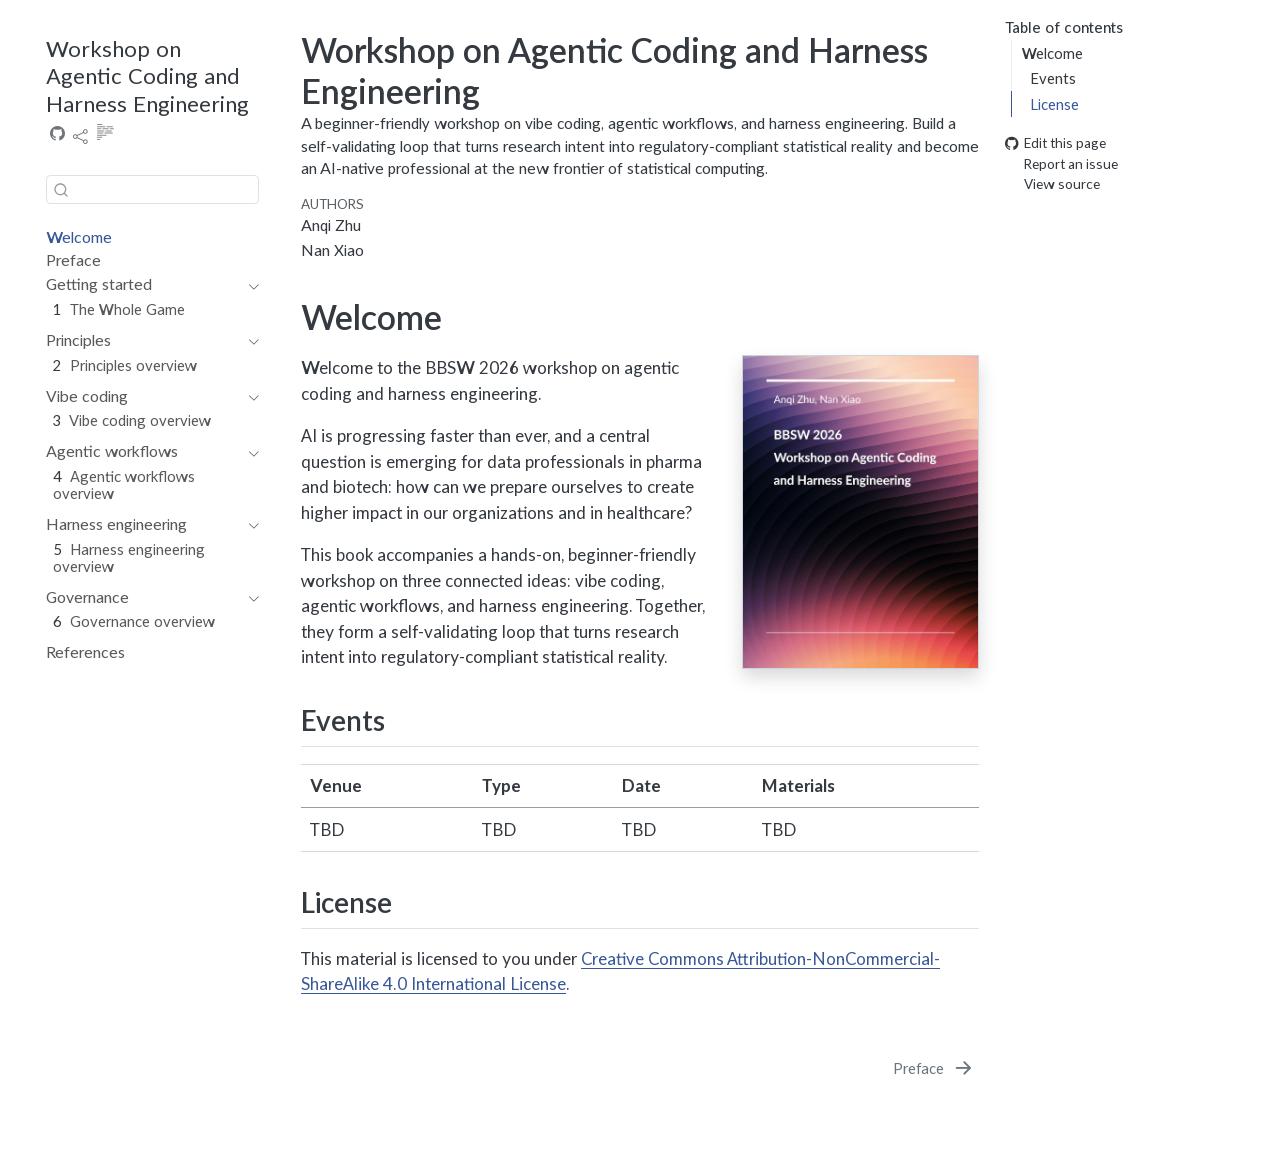
==== commit 89005865: "Built site for gh-pages" ====
--- a/index.html
+++ b/index.html
@@ -2,7 +2,7 @@
 <html xmlns="http://www.w3.org/1999/xhtml" lang="en" xml:lang="en"><head>
 
 <meta charset="utf-8">
-<meta name="generator" content="quarto-1.9.37">
+<meta name="generator" content="quarto-1.10.19">
 
 <meta name="viewport" content="width=device-width, initial-scale=1.0, user-scalable=yes">
 
@@ -15,10 +15,13 @@
 /* Default styles provided by pandoc.
 ** See https://pandoc.org/MANUAL.html#variables-for-html for config info.
 */
-code{white-space: pre-wrap;}
 span.smallcaps{font-variant: small-caps;}
-div.columns{display: flex; gap: min(4vw, 1.5em);}
-div.column{flex: auto; overflow-x: auto;}
+div.columns{display: flex; gap: 1.5em;}
+div.column{flex: auto;}
+@media screen {
+div.columns{gap: min(4vw, 1.5em);}
+div.column{overflow-x: auto;}
+}
 div.hanging-indent{margin-left: 1.5em; text-indent: -1.5em;}
 ul.task-list{list-style: none;}
 ul.task-list li input[type="checkbox"] {
@@ -44,10 +47,10 @@
 <script src="site_libs/quarto-html/tippy.umd.min.js"></script>
 <script src="site_libs/quarto-html/anchor.min.js"></script>
 <link href="site_libs/quarto-html/tippy.css" rel="stylesheet">
-<link href="site_libs/quarto-html/quarto-syntax-highlighting-7f8f88aac4f3542376d5c11b86a4c14d.css" rel="stylesheet" id="quarto-text-highlighting-styles">
+<link href="site_libs/quarto-html/quarto-syntax-highlighting-bf27225e3a48a9273f3daa8f8e829971.css" rel="stylesheet" id="quarto-text-highlighting-styles">
 <script src="site_libs/bootstrap/bootstrap.min.js"></script>
 <link href="site_libs/bootstrap/bootstrap-icons.css" rel="stylesheet">
-<link href="site_libs/bootstrap/bootstrap-5ddf9281714bfb8672114e9c17683033.min.css" rel="stylesheet" append-hash="true" id="quarto-bootstrap" data-mode="light">
+<link href="site_libs/bootstrap/bootstrap-fe9e0f27117e93d3fa74e68f390e213b.min.css" rel="stylesheet" append-hash="true" id="quarto-bootstrap" data-mode="light">
 <script id="quarto-search-options" type="application/json">{
   "location": "sidebar",
   "copy-button": false,
@@ -165,7 +168,7 @@
         <li class="sidebar-item sidebar-item-section">
       <div class="sidebar-item-container"> 
             <a class="sidebar-item-text sidebar-link text-start" data-bs-toggle="collapse" data-bs-target="#quarto-sidebar-section-1" role="navigation" aria-expanded="true">
- <span class="menu-text">Principles</span></a>
+ <span class="menu-text">Getting started</span></a>
           <a class="sidebar-item-toggle text-start" data-bs-toggle="collapse" data-bs-target="#quarto-sidebar-section-1" role="navigation" aria-expanded="true" aria-label="Toggle section">
             <i class="bi bi-chevron-right ms-2"></i>
           </a> 
@@ -173,8 +176,8 @@
       <ul id="quarto-sidebar-section-1" class="collapse list-unstyled sidebar-section depth1 show">  
           <li class="sidebar-item">
   <div class="sidebar-item-container"> 
-  <a href="./principle-overview.html" class="sidebar-item-text sidebar-link">
- <span class="menu-text"><span class="chapter-number">1</span>&nbsp; <span class="chapter-title">Principles overview</span></span></a>
+  <a href="./whole-game.html" class="sidebar-item-text sidebar-link">
+ <span class="menu-text"><span class="chapter-number">1</span>&nbsp; <span class="chapter-title">The Whole Game</span></span></a>
   </div>
 </li>
       </ul>
@@ -182,7 +185,7 @@
         <li class="sidebar-item sidebar-item-section">
       <div class="sidebar-item-container"> 
             <a class="sidebar-item-text sidebar-link text-start" data-bs-toggle="collapse" data-bs-target="#quarto-sidebar-section-2" role="navigation" aria-expanded="true">
- <span class="menu-text">Vibe coding</span></a>
+ <span class="menu-text">Principles</span></a>
           <a class="sidebar-item-toggle text-start" data-bs-toggle="collapse" data-bs-target="#quarto-sidebar-section-2" role="navigation" aria-expanded="true" aria-label="Toggle section">
             <i class="bi bi-chevron-right ms-2"></i>
           </a> 
@@ -190,8 +193,8 @@
       <ul id="quarto-sidebar-section-2" class="collapse list-unstyled sidebar-section depth1 show">  
           <li class="sidebar-item">
   <div class="sidebar-item-container"> 
-  <a href="./vibe-coding-overview.html" class="sidebar-item-text sidebar-link">
- <span class="menu-text"><span class="chapter-number">2</span>&nbsp; <span class="chapter-title">Vibe coding overview</span></span></a>
+  <a href="./principle-overview.html" class="sidebar-item-text sidebar-link">
+ <span class="menu-text"><span class="chapter-number">2</span>&nbsp; <span class="chapter-title">Principles overview</span></span></a>
   </div>
 </li>
       </ul>
@@ -199,7 +202,7 @@
         <li class="sidebar-item sidebar-item-section">
       <div class="sidebar-item-container"> 
             <a class="sidebar-item-text sidebar-link text-start" data-bs-toggle="collapse" data-bs-target="#quarto-sidebar-section-3" role="navigation" aria-expanded="true">
- <span class="menu-text">Agentic workflows</span></a>
+ <span class="menu-text">Vibe coding</span></a>
           <a class="sidebar-item-toggle text-start" data-bs-toggle="collapse" data-bs-target="#quarto-sidebar-section-3" role="navigation" aria-expanded="true" aria-label="Toggle section">
             <i class="bi bi-chevron-right ms-2"></i>
           </a> 
@@ -207,8 +210,8 @@
       <ul id="quarto-sidebar-section-3" class="collapse list-unstyled sidebar-section depth1 show">  
           <li class="sidebar-item">
   <div class="sidebar-item-container"> 
-  <a href="./agentic-workflow-overview.html" class="sidebar-item-text sidebar-link">
- <span class="menu-text"><span class="chapter-number">3</span>&nbsp; <span class="chapter-title">Agentic workflows overview</span></span></a>
+  <a href="./vibe-coding-overview.html" class="sidebar-item-text sidebar-link">
+ <span class="menu-text"><span class="chapter-number">3</span>&nbsp; <span class="chapter-title">Vibe coding overview</span></span></a>
   </div>
 </li>
       </ul>
@@ -216,7 +219,7 @@
         <li class="sidebar-item sidebar-item-section">
       <div class="sidebar-item-container"> 
             <a class="sidebar-item-text sidebar-link text-start" data-bs-toggle="collapse" data-bs-target="#quarto-sidebar-section-4" role="navigation" aria-expanded="true">
- <span class="menu-text">Harness engineering</span></a>
+ <span class="menu-text">Agentic workflows</span></a>
           <a class="sidebar-item-toggle text-start" data-bs-toggle="collapse" data-bs-target="#quarto-sidebar-section-4" role="navigation" aria-expanded="true" aria-label="Toggle section">
             <i class="bi bi-chevron-right ms-2"></i>
           </a> 
@@ -224,8 +227,8 @@
       <ul id="quarto-sidebar-section-4" class="collapse list-unstyled sidebar-section depth1 show">  
           <li class="sidebar-item">
   <div class="sidebar-item-container"> 
-  <a href="./harness-engineering-overview.html" class="sidebar-item-text sidebar-link">
- <span class="menu-text"><span class="chapter-number">4</span>&nbsp; <span class="chapter-title">Harness engineering overview</span></span></a>
+  <a href="./agentic-workflow-overview.html" class="sidebar-item-text sidebar-link">
+ <span class="menu-text"><span class="chapter-number">4</span>&nbsp; <span class="chapter-title">Agentic workflows overview</span></span></a>
   </div>
 </li>
       </ul>
@@ -233,7 +236,7 @@
         <li class="sidebar-item sidebar-item-section">
       <div class="sidebar-item-container"> 
             <a class="sidebar-item-text sidebar-link text-start" data-bs-toggle="collapse" data-bs-target="#quarto-sidebar-section-5" role="navigation" aria-expanded="true">
- <span class="menu-text">Governance</span></a>
+ <span class="menu-text">Harness engineering</span></a>
           <a class="sidebar-item-toggle text-start" data-bs-toggle="collapse" data-bs-target="#quarto-sidebar-section-5" role="navigation" aria-expanded="true" aria-label="Toggle section">
             <i class="bi bi-chevron-right ms-2"></i>
           </a> 
@@ -241,8 +244,25 @@
       <ul id="quarto-sidebar-section-5" class="collapse list-unstyled sidebar-section depth1 show">  
           <li class="sidebar-item">
   <div class="sidebar-item-container"> 
+  <a href="./harness-engineering-overview.html" class="sidebar-item-text sidebar-link">
+ <span class="menu-text"><span class="chapter-number">5</span>&nbsp; <span class="chapter-title">Harness engineering overview</span></span></a>
+  </div>
+</li>
+      </ul>
+  </li>
+        <li class="sidebar-item sidebar-item-section">
+      <div class="sidebar-item-container"> 
+            <a class="sidebar-item-text sidebar-link text-start" data-bs-toggle="collapse" data-bs-target="#quarto-sidebar-section-6" role="navigation" aria-expanded="true">
+ <span class="menu-text">Governance</span></a>
+          <a class="sidebar-item-toggle text-start" data-bs-toggle="collapse" data-bs-target="#quarto-sidebar-section-6" role="navigation" aria-expanded="true" aria-label="Toggle section">
+            <i class="bi bi-chevron-right ms-2"></i>
+          </a> 
+      </div>
+      <ul id="quarto-sidebar-section-6" class="collapse list-unstyled sidebar-section depth1 show">  
+          <li class="sidebar-item">
+  <div class="sidebar-item-container"> 
   <a href="./governance-overview.html" class="sidebar-item-text sidebar-link">
- <span class="menu-text"><span class="chapter-number">5</span>&nbsp; <span class="chapter-title">Governance overview</span></span></a>
+ <span class="menu-text"><span class="chapter-number">6</span>&nbsp; <span class="chapter-title">Governance overview</span></span></a>
   </div>
 </li>
       </ul>
--- a/site_libs/quarto-html/quarto-syntax-highlighting-bf27225e3a48a9273f3daa8f8e829971.css
+++ b/site_libs/quarto-html/quarto-syntax-highlighting-bf27225e3a48a9273f3daa8f8e829971.css
@@ -0,0 +1,236 @@
+/* quarto syntax highlight colors */
+:root {
+  --quarto-hl-ot-color: #003B4F;
+  --quarto-hl-at-color: #657422;
+  --quarto-hl-ss-color: #20794D;
+  --quarto-hl-an-color: #5E5E5E;
+  --quarto-hl-fu-color: #4758AB;
+  --quarto-hl-st-color: #20794D;
+  --quarto-hl-cf-color: #003B4F;
+  --quarto-hl-op-color: #5E5E5E;
+  --quarto-hl-er-color: #AD0000;
+  --quarto-hl-bn-color: #AD0000;
+  --quarto-hl-al-color: #AD0000;
+  --quarto-hl-va-color: #111111;
+  --quarto-hl-bu-color: inherit;
+  --quarto-hl-ex-color: inherit;
+  --quarto-hl-pp-color: #AD0000;
+  --quarto-hl-in-color: #5E5E5E;
+  --quarto-hl-vs-color: #20794D;
+  --quarto-hl-wa-color: #5E5E5E;
+  --quarto-hl-do-color: #5E5E5E;
+  --quarto-hl-im-color: #00769E;
+  --quarto-hl-ch-color: #20794D;
+  --quarto-hl-dt-color: #AD0000;
+  --quarto-hl-fl-color: #AD0000;
+  --quarto-hl-co-color: #5E5E5E;
+  --quarto-hl-cv-color: #5E5E5E;
+  --quarto-hl-cn-color: #8f5902;
+  --quarto-hl-sc-color: #5E5E5E;
+  --quarto-hl-dv-color: #AD0000;
+  --quarto-hl-kw-color: #003B4F;
+}
+
+/* other quarto variables */
+:root {
+  --quarto-font-monospace: SFMono-Regular, Menlo, Monaco, Consolas, "Liberation Mono", "Courier New", monospace;
+}
+
+/* syntax highlight based on Pandoc's rules */
+pre > code.sourceCode > span {
+  color: #003B4F;
+}
+
+code.sourceCode > span {
+  color: #003B4F;
+}
+
+div.sourceCode,
+div.sourceCode pre.sourceCode {
+  color: #003B4F;
+}
+
+/* Normal */
+code span {
+  color: #003B4F;
+}
+
+/* Alert */
+code span.al {
+  color: #AD0000;
+  font-style: inherit;
+}
+
+/* Annotation */
+code span.an {
+  color: #5E5E5E;
+  font-style: inherit;
+}
+
+/* Attribute */
+code span.at {
+  color: #657422;
+  font-style: inherit;
+}
+
+/* BaseN */
+code span.bn {
+  color: #AD0000;
+  font-style: inherit;
+}
+
+/* BuiltIn */
+code span.bu {
+  font-style: inherit;
+}
+
+/* ControlFlow */
+code span.cf {
+  color: #003B4F;
+  font-weight: bold;
+  font-style: inherit;
+}
+
+/* Char */
+code span.ch {
+  color: #20794D;
+  font-style: inherit;
+}
+
+/* Constant */
+code span.cn {
+  color: #8f5902;
+  font-style: inherit;
+}
+
+/* Comment */
+code span.co {
+  color: #5E5E5E;
+  font-style: inherit;
+}
+
+/* CommentVar */
+code span.cv {
+  color: #5E5E5E;
+  font-style: italic;
+}
+
+/* Documentation */
+code span.do {
+  color: #5E5E5E;
+  font-style: italic;
+}
+
+/* DataType */
+code span.dt {
+  color: #AD0000;
+  font-style: inherit;
+}
+
+/* DecVal */
+code span.dv {
+  color: #AD0000;
+  font-style: inherit;
+}
+
+/* Error */
+code span.er {
+  color: #AD0000;
+  font-style: inherit;
+}
+
+/* Extension */
+code span.ex {
+  font-style: inherit;
+}
+
+/* Float */
+code span.fl {
+  color: #AD0000;
+  font-style: inherit;
+}
+
+/* Function */
+code span.fu {
+  color: #4758AB;
+  font-style: inherit;
+}
+
+/* Import */
+code span.im {
+  color: #00769E;
+  font-style: inherit;
+}
+
+/* Information */
+code span.in {
+  color: #5E5E5E;
+  font-style: inherit;
+}
+
+/* Keyword */
+code span.kw {
+  color: #003B4F;
+  font-weight: bold;
+  font-style: inherit;
+}
+
+/* Operator */
+code span.op {
+  color: #5E5E5E;
+  font-style: inherit;
+}
+
+/* Other */
+code span.ot {
+  color: #003B4F;
+  font-style: inherit;
+}
+
+/* Preprocessor */
+code span.pp {
+  color: #AD0000;
+  font-style: inherit;
+}
+
+/* SpecialChar */
+code span.sc {
+  color: #5E5E5E;
+  font-style: inherit;
+}
+
+/* SpecialString */
+code span.ss {
+  color: #20794D;
+  font-style: inherit;
+}
+
+/* String */
+code span.st {
+  color: #20794D;
+  font-style: inherit;
+}
+
+/* Variable */
+code span.va {
+  color: #111111;
+  font-style: inherit;
+}
+
+/* VerbatimString */
+code span.vs {
+  color: #20794D;
+  font-style: inherit;
+}
+
+/* Warning */
+code span.wa {
+  color: #5E5E5E;
+  font-style: italic;
+}
+
+.prevent-inlining {
+  content: "</";
+}
+
+/*# sourceMappingURL=8be38f48d34c45af72792cbd699585e7.css.map */
